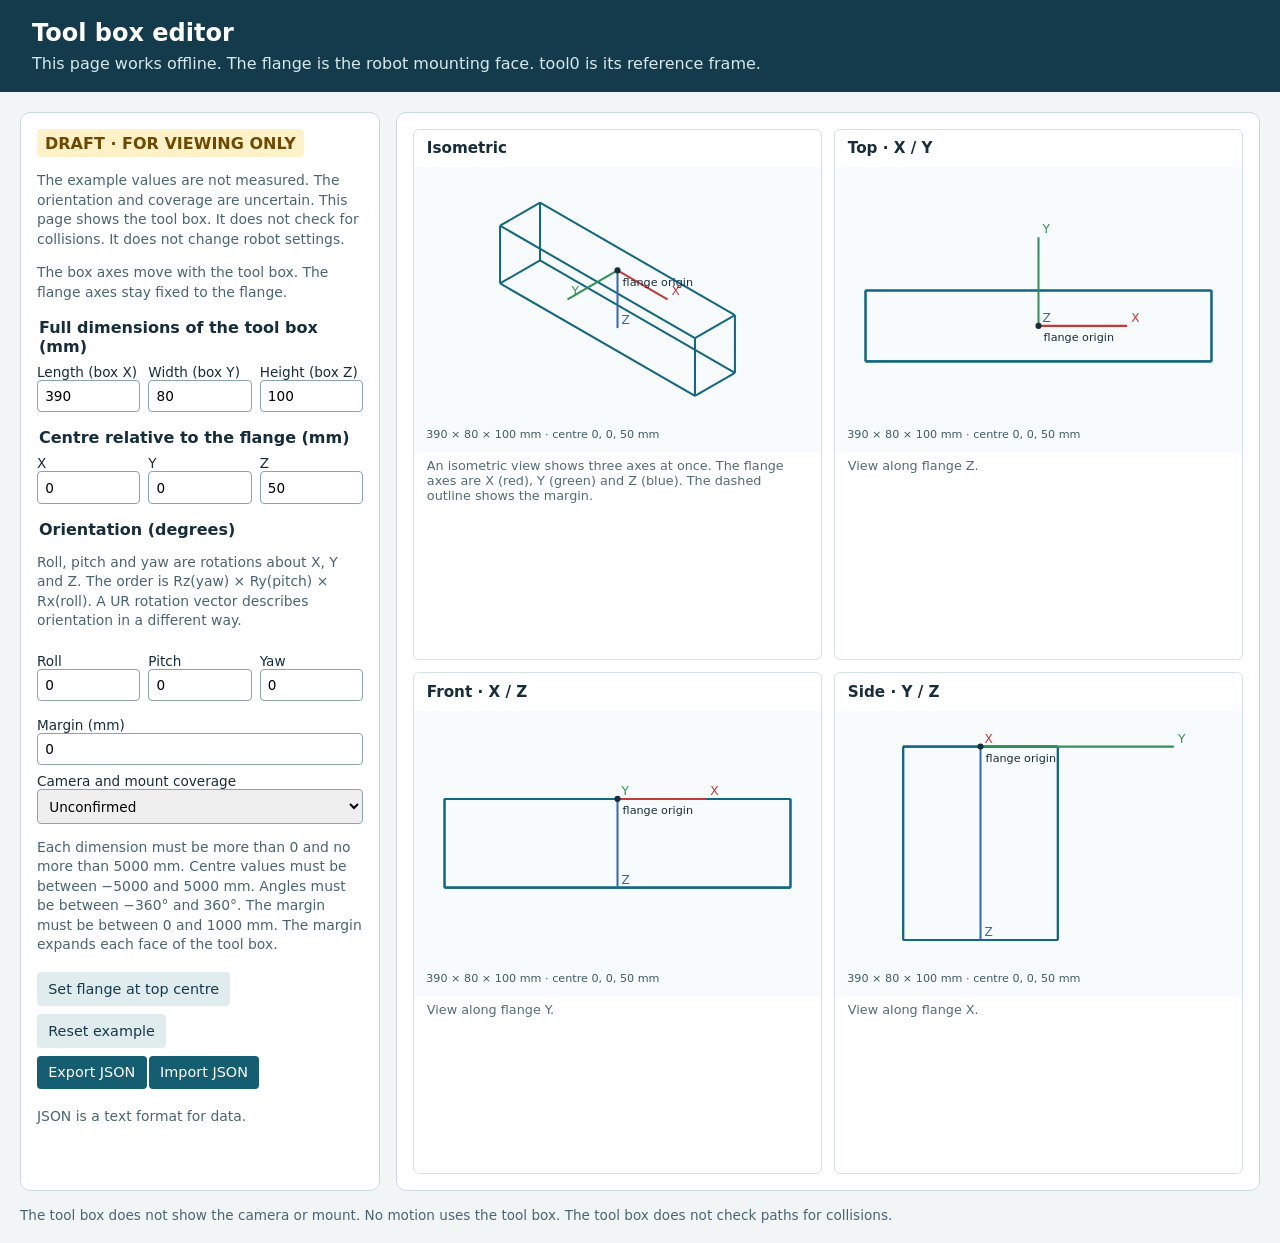
==== src/ur_pick_place/web/tool-envelope.html @ e5ebf553 "Add offline draft tool envelope editor" ====
<!doctype html>
<html lang="en"><head><meta charset="utf-8"><meta name="viewport" content="width=device-width,initial-scale=1"><title>Tool box draft</title>
<link rel="stylesheet" href="tool-envelope.css"><script src="tool-envelope.js" defer></script></head><body><header><h1>Tool box editor</h1><p>This page works offline. The flange is the robot mounting face. tool0 is its reference frame.</p></header><main>
<section class="panel" aria-label="Tool box draft"><span class="badge">DRAFT · FOR VIEWING ONLY</span><p class="hint">The example values are not measured. The orientation and coverage are uncertain. This page shows the tool box. It does not check for collisions. It does not change robot settings.</p>
<p class="hint">The box axes move with the tool box. The flange axes stay fixed to the flange.</p><fieldset><legend>Full dimensions of the tool box (mm)</legend><div class="grid"><label>Length (box X)<input id="length" type="number" step="any" value="390"></label><label>Width (box Y)<input id="width" type="number" step="any" value="80"></label><label>Height (box Z)<input id="height" type="number" step="any" value="100"></label></div></fieldset>
<fieldset><legend>Centre relative to the flange (mm)</legend><div class="grid"><label>X<input id="x" type="number" step="any" value="0"></label><label>Y<input id="y" type="number" step="any" value="0"></label><label>Z<input id="z" type="number" step="any" value="50"></label></div></fieldset>
<fieldset><legend>Orientation (degrees)</legend><p class="hint">Roll, pitch and yaw are rotations about X, Y and Z. The order is Rz(yaw) × Ry(pitch) × Rx(roll). A UR rotation vector describes orientation in a different way.</p><div class="grid"><label>Roll<input id="roll" type="number" step="any" value="0"></label><label>Pitch<input id="pitch" type="number" step="any" value="0"></label><label>Yaw<input id="yaw" type="number" step="any" value="0"></label></div></fieldset>
<label>Margin (mm)<input id="margin" type="number" step="any" value="0"></label><label>Camera and mount coverage<select id="coverage"><option value="unconfirmed">Unconfirmed</option><option value="tool-only">Tool only</option><option value="includes-camera-mount">Camera and mount included</option></select></label>
<p class="hint">Each dimension must be more than 0 and no more than 5000 mm. Centre values must be between −5000 and 5000 mm. Angles must be between −360° and 360°. The margin must be between 0 and 1000 mm. The margin expands each face of the tool box.</p><button id="preset" class="secondary" type="button">Set flange at top centre</button><button id="reset" class="secondary" type="button">Reset example</button><br><button id="export" type="button">Export JSON</button><label class="file">Import JSON<input id="import" type="file" accept=".json,application/json"></label><p class="hint">JSON is a text format for data.</p><p id="message" role="status" aria-live="polite"></p></section>
<section class="views" aria-label="Tool box views"><div class="view"><h2>Isometric</h2><svg id="iso" viewBox="0 0 400 280" role="img" aria-label="Isometric view of the tool box"></svg><p>An isometric view shows three axes at once. The flange axes are X (red), Y (green) and Z (blue). The dashed outline shows the margin.</p></div><div class="view"><h2>Top · X / Y</h2><svg id="top" viewBox="0 0 400 280" role="img" aria-label="Top view of the tool box"></svg><p>View along flange Z.</p></div><div class="view"><h2>Front · X / Z</h2><svg id="front" viewBox="0 0 400 280" role="img" aria-label="Front view of the tool box"></svg><p>View along flange Y.</p></div><div class="view"><h2>Side · Y / Z</h2><svg id="side" viewBox="0 0 400 280" role="img" aria-label="Side view of the tool box"></svg><p>View along flange X.</p></div></section><footer>The tool box does not show the camera or mount. No motion uses the tool box. The tool box does not check paths for collisions.</footer></main>
</body></html>
---- src/ur_pick_place/web/tool-envelope.css ----
:root{font:16px system-ui,sans-serif;color:#172d3b;background:#f1f5f6}*{box-sizing:border-box}body{margin:0}header{background:#143b4b;color:white;padding:1.2rem 2rem}h1{font-size:1.5rem;margin:0}header p{margin:.4rem 0 0;color:#d6e8eb}main{max-width:1500px;margin:auto;padding:1.25rem;display:grid;grid-template-columns:minmax(270px,360px) 1fr;gap:1rem}.panel,.views{background:white;border:1px solid #cad9de;border-radius:10px;padding:1rem}.badge{display:inline-block;background:#fff2c9;color:#704900;border-radius:4px;padding:.3rem .5rem;font-weight:700}.hint{font-size:.87rem;color:#4a6571;line-height:1.4}fieldset{border:0;padding:0;margin:1rem 0}legend{font-weight:700} .grid{display:grid;grid-template-columns:repeat(3,1fr);gap:.5rem}label{font-size:.85rem;display:block;margin-top:.5rem}input,select,button{font:inherit}input,select{width:100%;padding:.45rem;border:1px solid #8ba4ad;border-radius:4px}button,.file{display:inline-block;background:#155d70;color:white;border:0;border-radius:4px;padding:.55rem .7rem;cursor:pointer;margin:.25rem .15rem .25rem 0;font-size:.9rem}.secondary{background:#e1ecee;color:#143b4b}.file input{position:absolute;width:1px;height:1px;opacity:0}.file:focus-within{outline:3px solid #2189bb}#message{min-height:1.3em;color:#9b2931;font-size:.9rem}.views{display:grid;grid-template-columns:repeat(2,minmax(0,1fr));gap:.75rem}.view{border:1px solid #d5e2e5;border-radius:6px;overflow:hidden}.view h2{font-size:.95rem;margin:.6rem .8rem}.view svg{display:block;width:100%;height:auto;background:#f8fbfb}.view p{font-size:.8rem;color:#526c75;margin:.4rem .8rem .7rem}footer{grid-column:1/-1;font-size:.85rem;color:#4a6571}@media(max-width:800px){main{grid-template-columns:1fr}.views{grid-template-columns:1fr 1fr}}@media(max-width:480px){.views{grid-template-columns:1fr}}
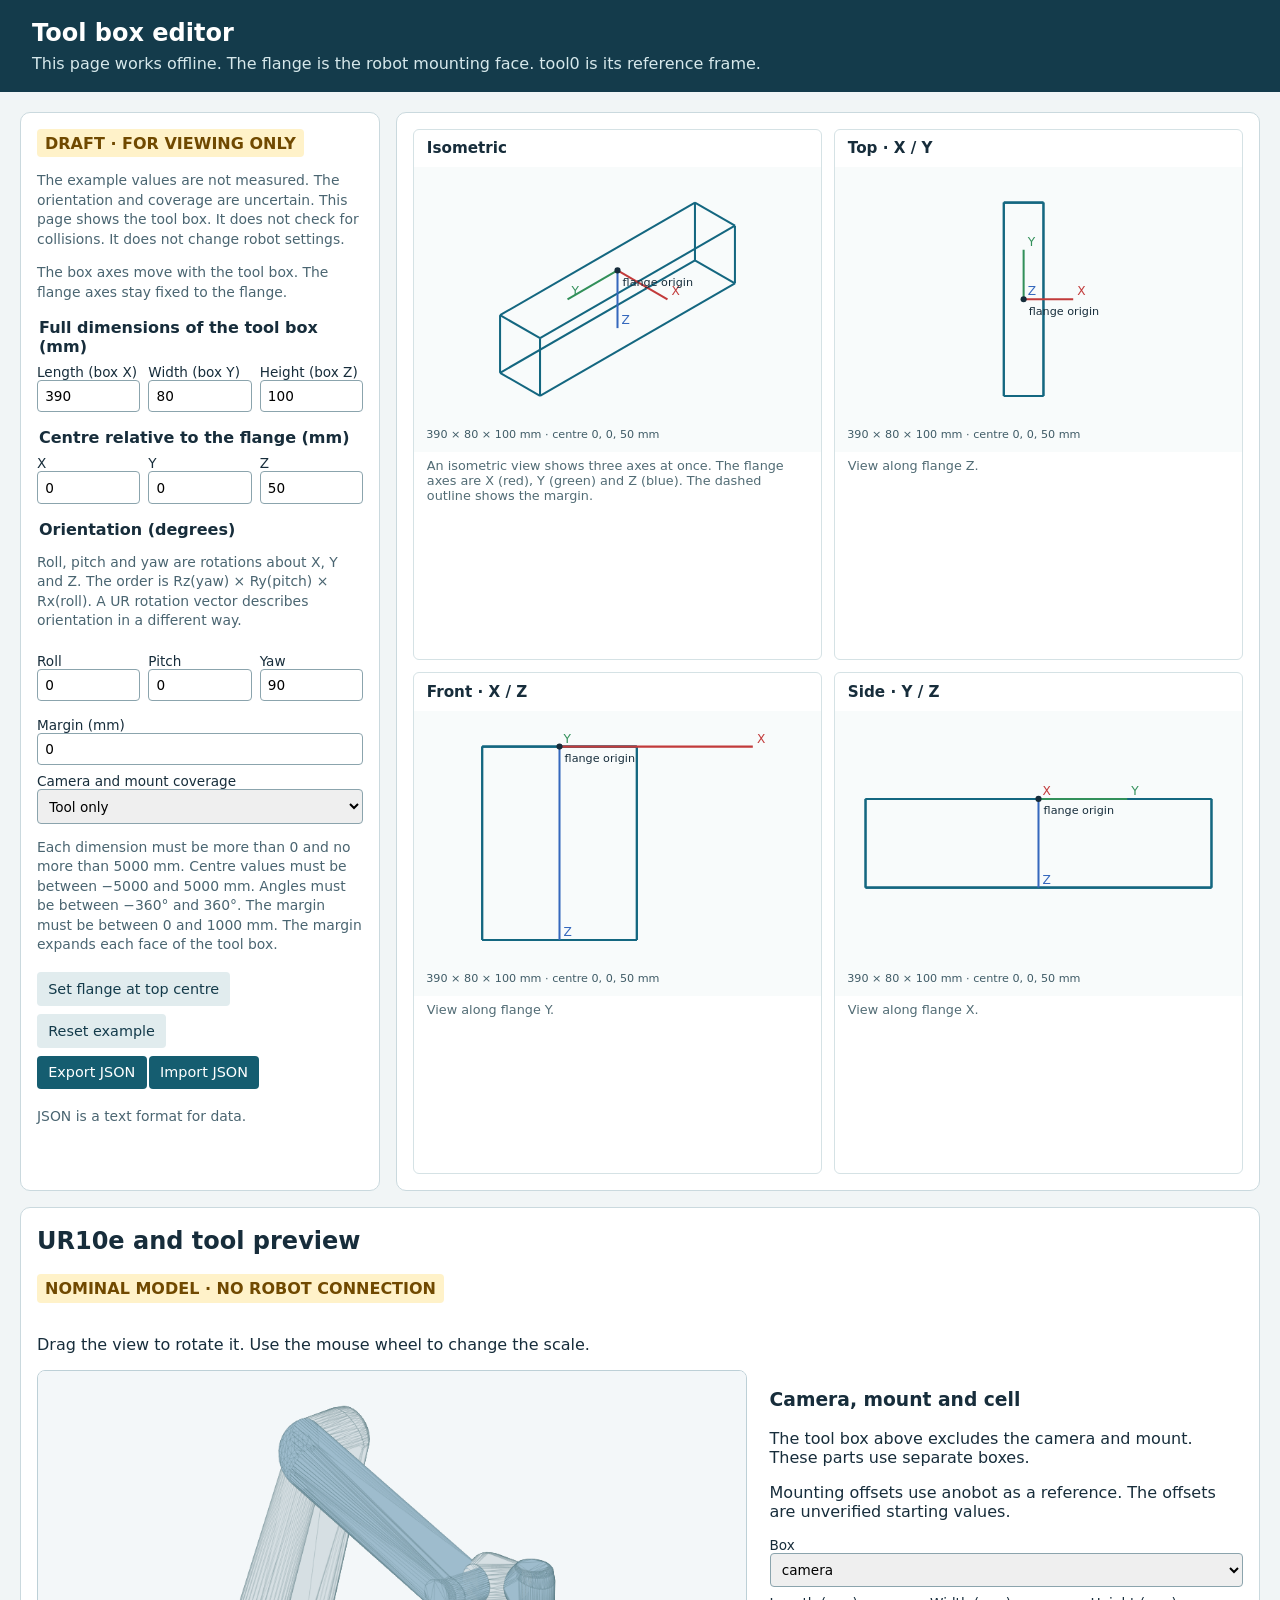
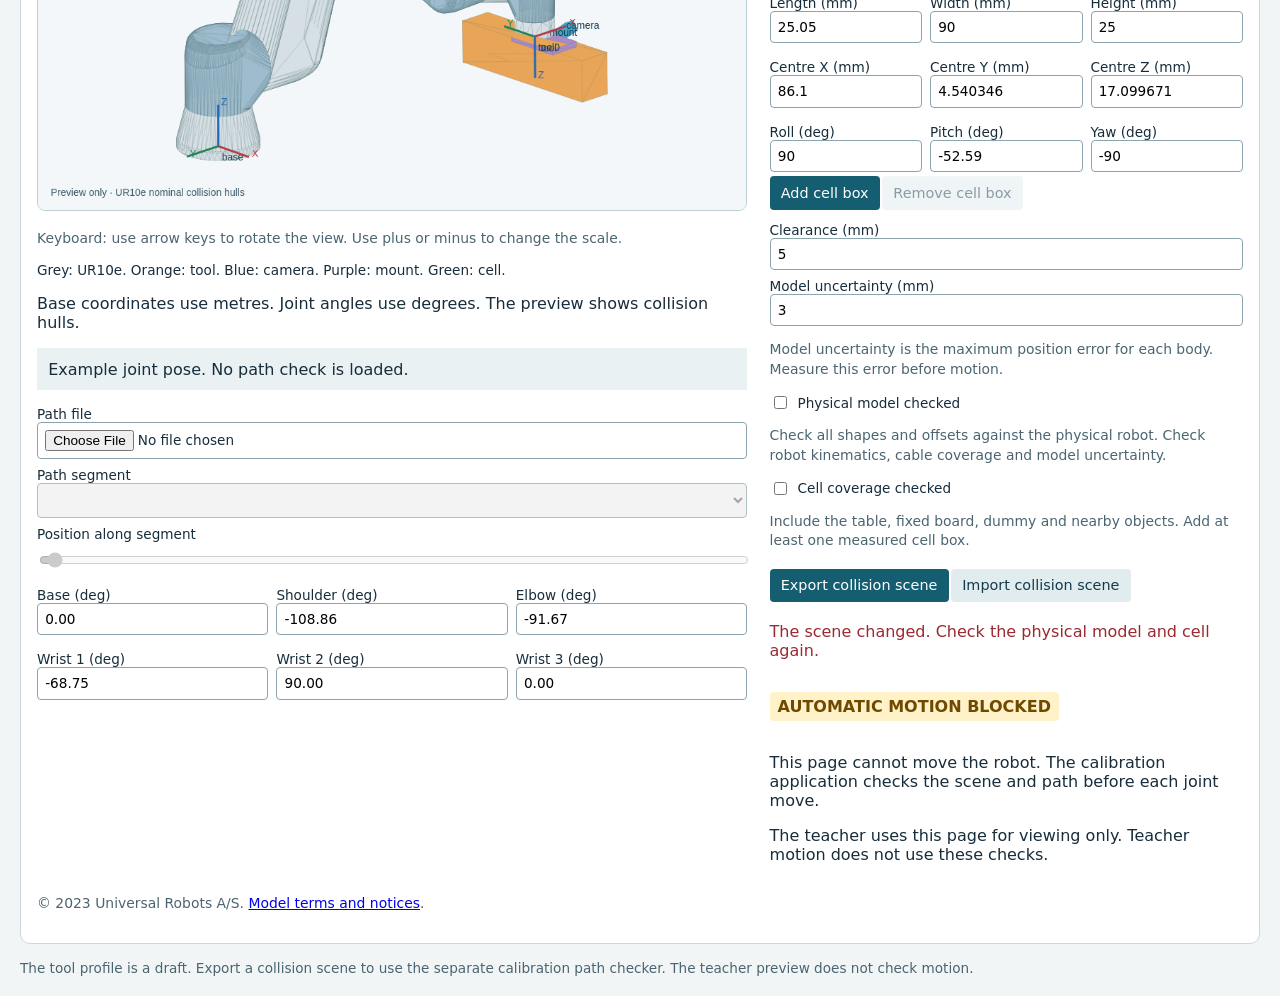
==== commit 85c75aec: "Add UR10e tool and cell preview" ====
--- a/src/ur_pick_place/web/tool-envelope.html
+++ b/src/ur_pick_place/web/tool-envelope.html
@@ -1,11 +1,11 @@
 <!doctype html>
 <html lang="en"><head><meta charset="utf-8"><meta name="viewport" content="width=device-width,initial-scale=1"><title>Tool box draft</title>
-<link rel="stylesheet" href="tool-envelope.css"><script src="tool-envelope.js" defer></script></head><body><header><h1>Tool box editor</h1><p>This page works offline. The flange is the robot mounting face. tool0 is its reference frame.</p></header><main>
+<link rel="stylesheet" href="tool-envelope.css"><script src="ur10e-model.js" defer></script><script src="robot-preview.js" defer></script><script src="tool-envelope.js" defer></script></head><body><header><h1>Tool box editor</h1><p>This page works offline. The flange is the robot mounting face. tool0 is its reference frame.</p></header><main>
 <section class="panel" aria-label="Tool box draft"><span class="badge">DRAFT · FOR VIEWING ONLY</span><p class="hint">The example values are not measured. The orientation and coverage are uncertain. This page shows the tool box. It does not check for collisions. It does not change robot settings.</p>
 <p class="hint">The box axes move with the tool box. The flange axes stay fixed to the flange.</p><fieldset><legend>Full dimensions of the tool box (mm)</legend><div class="grid"><label>Length (box X)<input id="length" type="number" step="any" value="390"></label><label>Width (box Y)<input id="width" type="number" step="any" value="80"></label><label>Height (box Z)<input id="height" type="number" step="any" value="100"></label></div></fieldset>
 <fieldset><legend>Centre relative to the flange (mm)</legend><div class="grid"><label>X<input id="x" type="number" step="any" value="0"></label><label>Y<input id="y" type="number" step="any" value="0"></label><label>Z<input id="z" type="number" step="any" value="50"></label></div></fieldset>
 <fieldset><legend>Orientation (degrees)</legend><p class="hint">Roll, pitch and yaw are rotations about X, Y and Z. The order is Rz(yaw) × Ry(pitch) × Rx(roll). A UR rotation vector describes orientation in a different way.</p><div class="grid"><label>Roll<input id="roll" type="number" step="any" value="0"></label><label>Pitch<input id="pitch" type="number" step="any" value="0"></label><label>Yaw<input id="yaw" type="number" step="any" value="0"></label></div></fieldset>
 <label>Margin (mm)<input id="margin" type="number" step="any" value="0"></label><label>Camera and mount coverage<select id="coverage"><option value="unconfirmed">Unconfirmed</option><option value="tool-only">Tool only</option><option value="includes-camera-mount">Camera and mount included</option></select></label>
 <p class="hint">Each dimension must be more than 0 and no more than 5000 mm. Centre values must be between −5000 and 5000 mm. Angles must be between −360° and 360°. The margin must be between 0 and 1000 mm. The margin expands each face of the tool box.</p><button id="preset" class="secondary" type="button">Set flange at top centre</button><button id="reset" class="secondary" type="button">Reset example</button><br><button id="export" type="button">Export JSON</button><label class="file">Import JSON<input id="import" type="file" accept=".json,application/json"></label><p class="hint">JSON is a text format for data.</p><p id="message" role="status" aria-live="polite"></p></section>
-<section class="views" aria-label="Tool box views"><div class="view"><h2>Isometric</h2><svg id="iso" viewBox="0 0 400 280" role="img" aria-label="Isometric view of the tool box"></svg><p>An isometric view shows three axes at once. The flange axes are X (red), Y (green) and Z (blue). The dashed outline shows the margin.</p></div><div class="view"><h2>Top · X / Y</h2><svg id="top" viewBox="0 0 400 280" role="img" aria-label="Top view of the tool box"></svg><p>View along flange Z.</p></div><div class="view"><h2>Front · X / Z</h2><svg id="front" viewBox="0 0 400 280" role="img" aria-label="Front view of the tool box"></svg><p>View along flange Y.</p></div><div class="view"><h2>Side · Y / Z</h2><svg id="side" viewBox="0 0 400 280" role="img" aria-label="Side view of the tool box"></svg><p>View along flange X.</p></div></section><footer>The tool box does not show the camera or mount. No motion uses the tool box. The tool box does not check paths for collisions.</footer></main>
+<section class="views" aria-label="Tool box views"><div class="view"><h2>Isometric</h2><svg id="iso" viewBox="0 0 400 280" role="img" aria-label="Isometric view of the tool box"></svg><p>An isometric view shows three axes at once. The flange axes are X (red), Y (green) and Z (blue). The dashed outline shows the margin.</p></div><div class="view"><h2>Top · X / Y</h2><svg id="top" viewBox="0 0 400 280" role="img" aria-label="Top view of the tool box"></svg><p>View along flange Z.</p></div><div class="view"><h2>Front · X / Z</h2><svg id="front" viewBox="0 0 400 280" role="img" aria-label="Front view of the tool box"></svg><p>View along flange Y.</p></div><div class="view"><h2>Side · Y / Z</h2><svg id="side" viewBox="0 0 400 280" role="img" aria-label="Side view of the tool box"></svg><p>View along flange X.</p></div></section><footer>The tool profile is a draft. Export a collision scene to use the separate calibration path checker. The teacher preview does not check motion.</footer></main>
 </body></html>
--- a/src/ur_pick_place/web/tool-envelope.css
+++ b/src/ur_pick_place/web/tool-envelope.css
@@ -1 +1,3 @@
 :root{font:16px system-ui,sans-serif;color:#172d3b;background:#f1f5f6}*{box-sizing:border-box}body{margin:0}header{background:#143b4b;color:white;padding:1.2rem 2rem}h1{font-size:1.5rem;margin:0}header p{margin:.4rem 0 0;color:#d6e8eb}main{max-width:1500px;margin:auto;padding:1.25rem;display:grid;grid-template-columns:minmax(270px,360px) 1fr;gap:1rem}.panel,.views{background:white;border:1px solid #cad9de;border-radius:10px;padding:1rem}.badge{display:inline-block;background:#fff2c9;color:#704900;border-radius:4px;padding:.3rem .5rem;font-weight:700}.hint{font-size:.87rem;color:#4a6571;line-height:1.4}fieldset{border:0;padding:0;margin:1rem 0}legend{font-weight:700} .grid{display:grid;grid-template-columns:repeat(3,1fr);gap:.5rem}label{font-size:.85rem;display:block;margin-top:.5rem}input,select,button{font:inherit}input,select{width:100%;padding:.45rem;border:1px solid #8ba4ad;border-radius:4px}button,.file{display:inline-block;background:#155d70;color:white;border:0;border-radius:4px;padding:.55rem .7rem;cursor:pointer;margin:.25rem .15rem .25rem 0;font-size:.9rem}.secondary{background:#e1ecee;color:#143b4b}.file input{position:absolute;width:1px;height:1px;opacity:0}.file:focus-within{outline:3px solid #2189bb}#message{min-height:1.3em;color:#9b2931;font-size:.9rem}.views{display:grid;grid-template-columns:repeat(2,minmax(0,1fr));gap:.75rem}.view{border:1px solid #d5e2e5;border-radius:6px;overflow:hidden}.view h2{font-size:.95rem;margin:.6rem .8rem}.view svg{display:block;width:100%;height:auto;background:#f8fbfb}.view p{font-size:.8rem;color:#526c75;margin:.4rem .8rem .7rem}footer{grid-column:1/-1;font-size:.85rem;color:#4a6571}@media(max-width:800px){main{grid-template-columns:1fr}.views{grid-template-columns:1fr 1fr}}@media(max-width:480px){.views{grid-template-columns:1fr}}
+
+.robot-panel{grid-column:1/-1}.robot-panel h2{margin:.2rem 0}.robot-layout{display:grid;grid-template-columns:1.5fr 1fr;gap:1.4rem}.robot-layout canvas{width:100%;height:auto;touch-action:none;border:1px solid #bdd0d7;border-radius:8px}.robot-layout .check{display:flex;gap:.5rem;align-items:center}.robot-layout .check input{width:auto}.robot-layout .legend{font-size:.85rem}#scene-message{color:#9b2931}#path-status{background:#eaf1f3;padding:.7rem}button:disabled{opacity:.5;cursor:default}@media(max-width:900px){.robot-layout{grid-template-columns:1fr}}
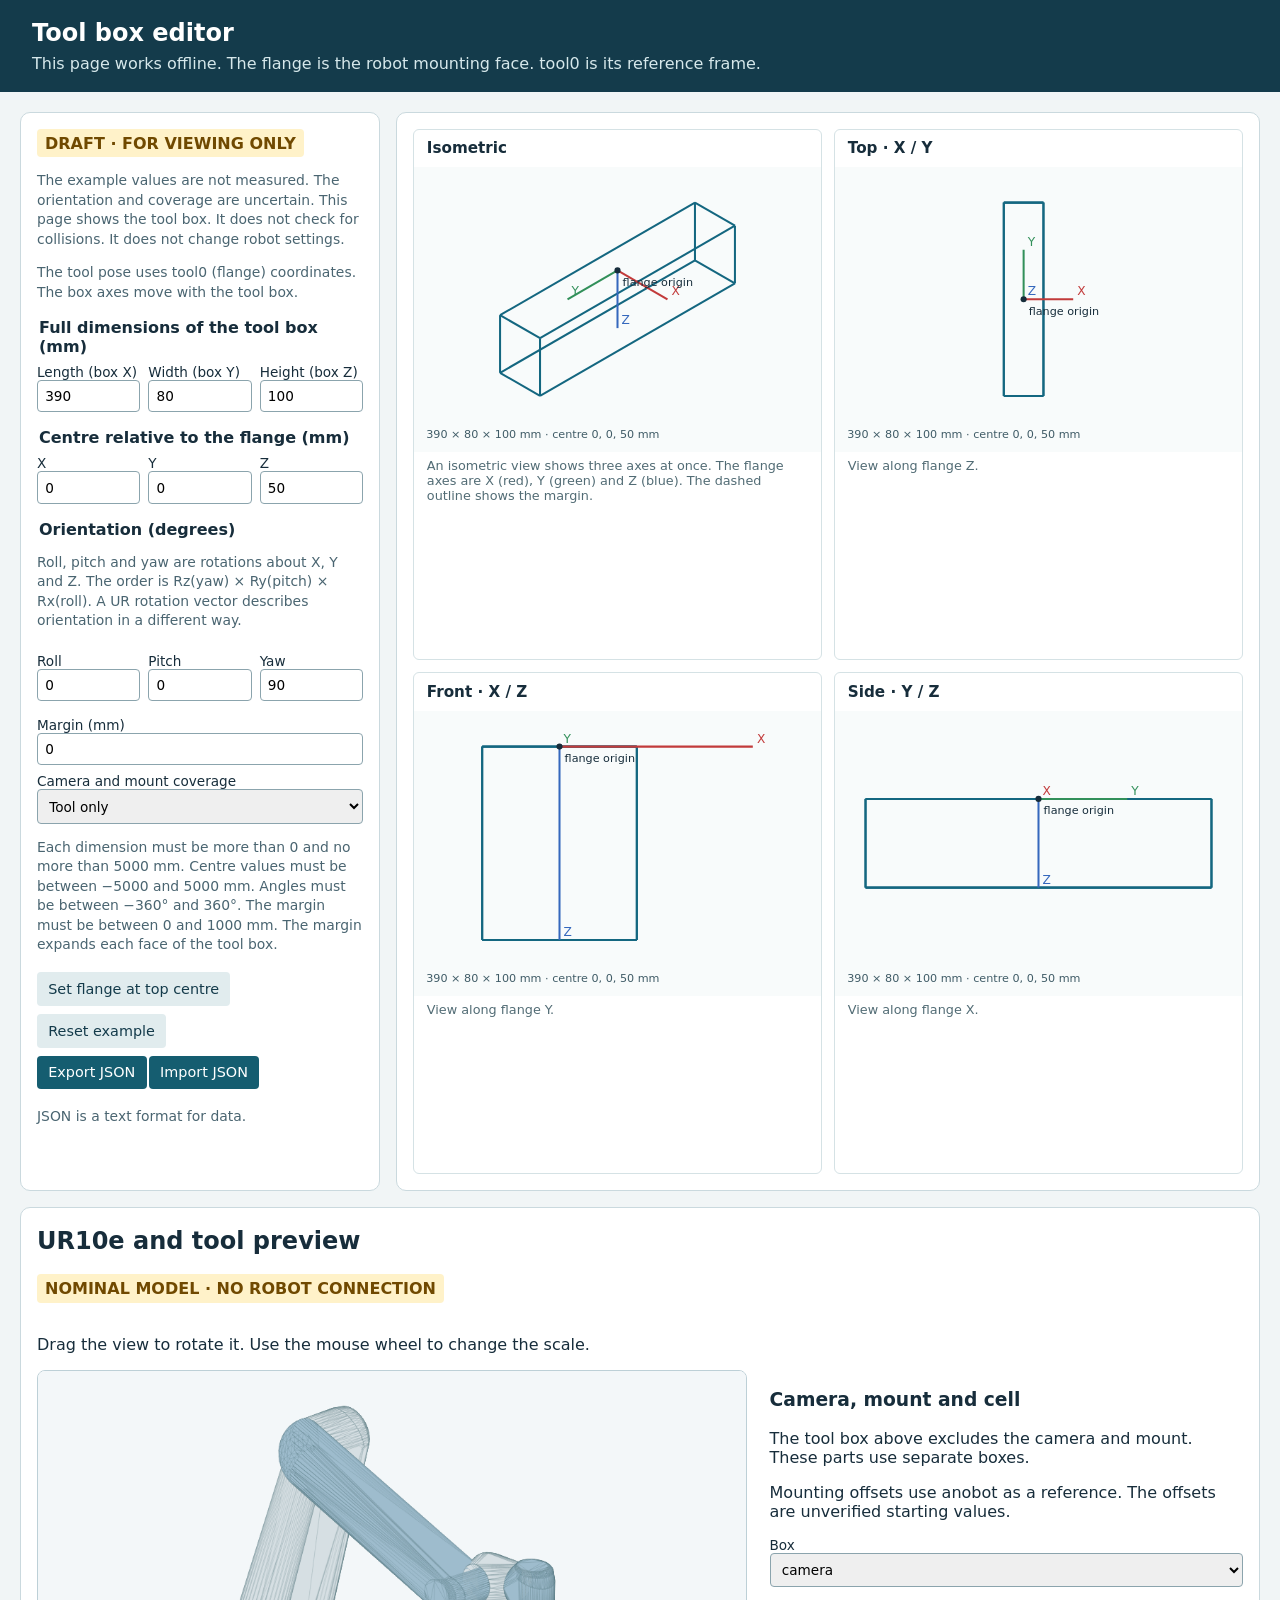
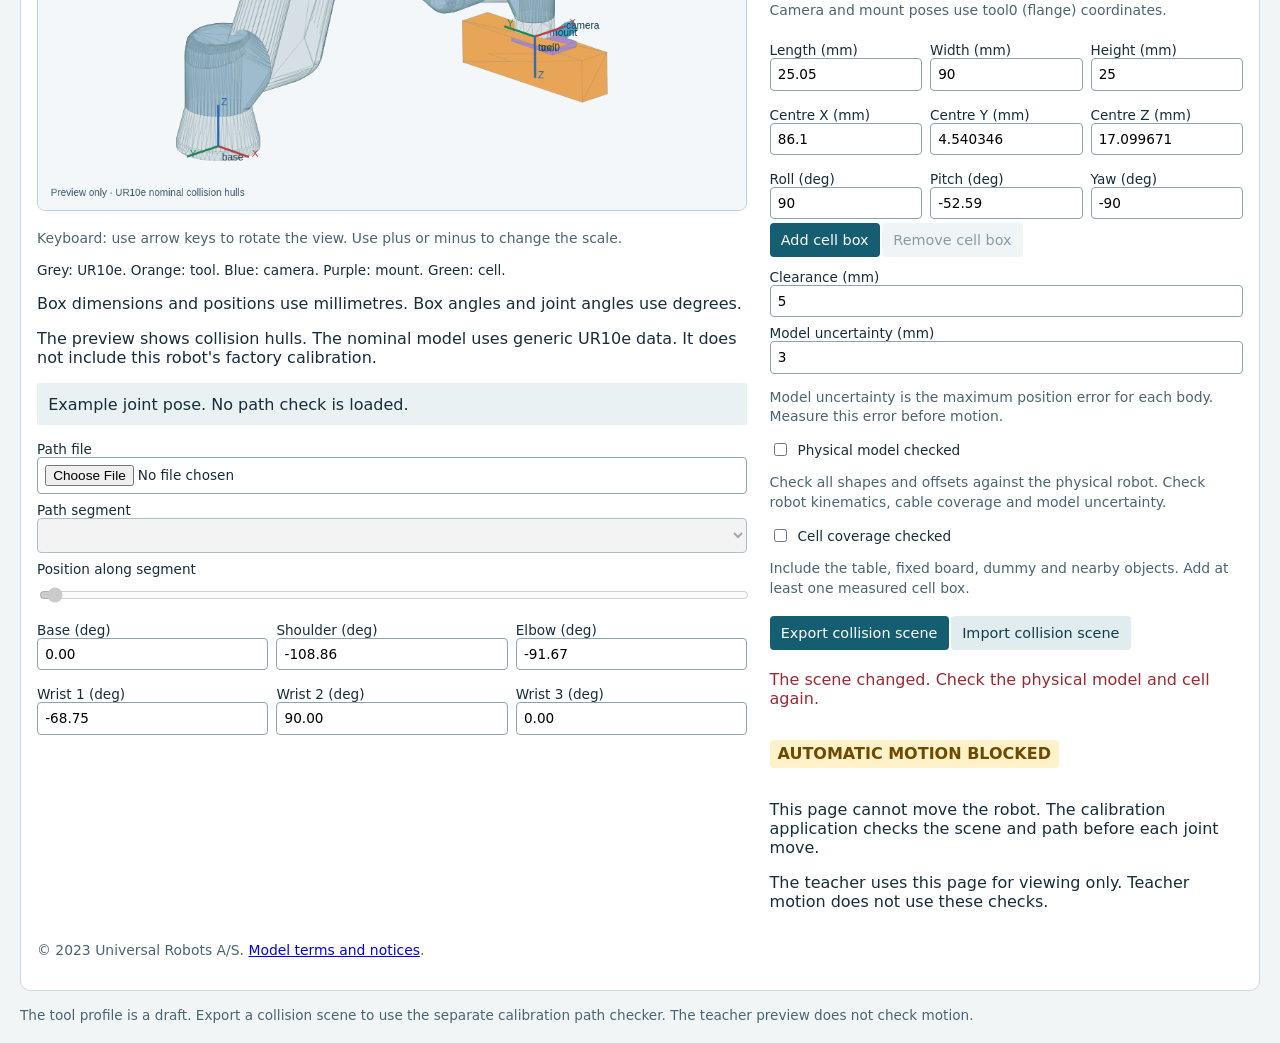
==== commit 256ef383: "Clarify preview box coordinate frames" ====
--- a/src/ur_pick_place/web/tool-envelope.html
+++ b/src/ur_pick_place/web/tool-envelope.html
@@ -2,7 +2,7 @@
 <html lang="en"><head><meta charset="utf-8"><meta name="viewport" content="width=device-width,initial-scale=1"><title>Tool box draft</title>
 <link rel="stylesheet" href="tool-envelope.css"><script src="ur10e-model.js" defer></script><script src="robot-preview.js" defer></script><script src="tool-envelope.js" defer></script></head><body><header><h1>Tool box editor</h1><p>This page works offline. The flange is the robot mounting face. tool0 is its reference frame.</p></header><main>
 <section class="panel" aria-label="Tool box draft"><span class="badge">DRAFT · FOR VIEWING ONLY</span><p class="hint">The example values are not measured. The orientation and coverage are uncertain. This page shows the tool box. It does not check for collisions. It does not change robot settings.</p>
-<p class="hint">The box axes move with the tool box. The flange axes stay fixed to the flange.</p><fieldset><legend>Full dimensions of the tool box (mm)</legend><div class="grid"><label>Length (box X)<input id="length" type="number" step="any" value="390"></label><label>Width (box Y)<input id="width" type="number" step="any" value="80"></label><label>Height (box Z)<input id="height" type="number" step="any" value="100"></label></div></fieldset>
+<p class="hint">The tool pose uses tool0 (flange) coordinates. The box axes move with the tool box.</p><fieldset><legend>Full dimensions of the tool box (mm)</legend><div class="grid"><label>Length (box X)<input id="length" type="number" step="any" value="390"></label><label>Width (box Y)<input id="width" type="number" step="any" value="80"></label><label>Height (box Z)<input id="height" type="number" step="any" value="100"></label></div></fieldset>
 <fieldset><legend>Centre relative to the flange (mm)</legend><div class="grid"><label>X<input id="x" type="number" step="any" value="0"></label><label>Y<input id="y" type="number" step="any" value="0"></label><label>Z<input id="z" type="number" step="any" value="50"></label></div></fieldset>
 <fieldset><legend>Orientation (degrees)</legend><p class="hint">Roll, pitch and yaw are rotations about X, Y and Z. The order is Rz(yaw) × Ry(pitch) × Rx(roll). A UR rotation vector describes orientation in a different way.</p><div class="grid"><label>Roll<input id="roll" type="number" step="any" value="0"></label><label>Pitch<input id="pitch" type="number" step="any" value="0"></label><label>Yaw<input id="yaw" type="number" step="any" value="0"></label></div></fieldset>
 <label>Margin (mm)<input id="margin" type="number" step="any" value="0"></label><label>Camera and mount coverage<select id="coverage"><option value="unconfirmed">Unconfirmed</option><option value="tool-only">Tool only</option><option value="includes-camera-mount">Camera and mount included</option></select></label>
